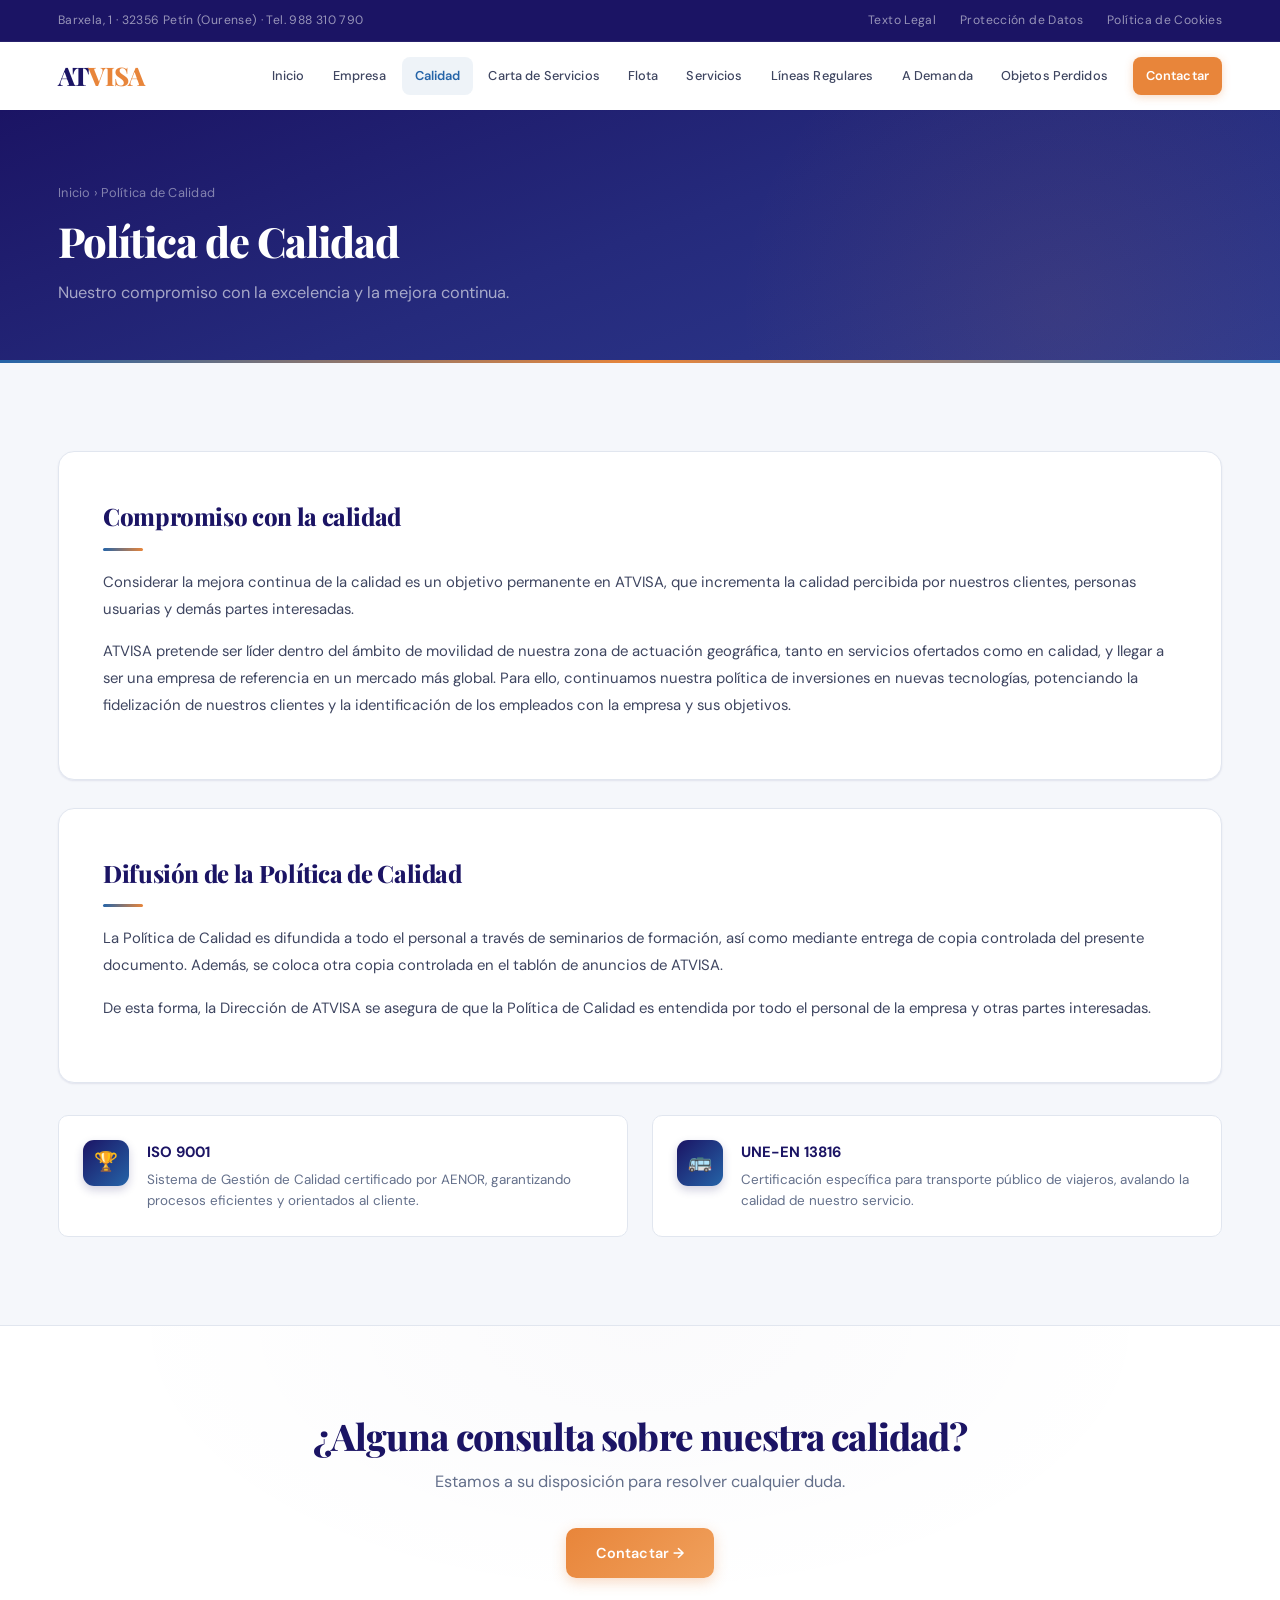
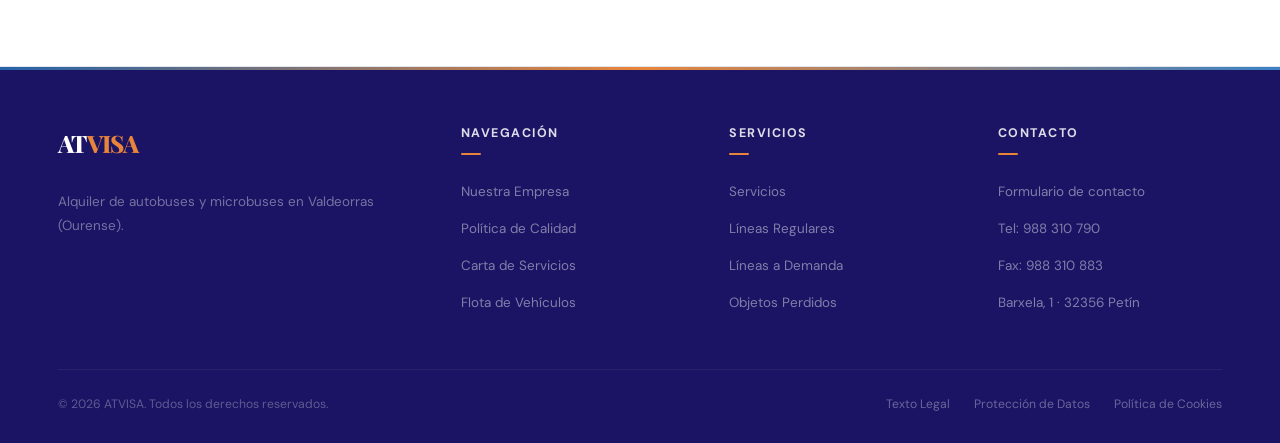
==== calidad.html @ 9abfb080 "Add files via upload" ====
<!DOCTYPE html>
<html lang="es">
<head>
  <meta charset="UTF-8">
  <meta name="viewport" content="width=device-width, initial-scale=1.0">
  <title>Política de Calidad | ATVISA</title>
  <meta name="description" content="Política de calidad de ATVISA. Certificados AENOR ISO 9001 y UNE 13816.">
  <link href="https://fonts.googleapis.com/css2?family=DM+Sans:ital,opsz,wght@0,9..40,300;0,9..40,500;0,9..40,700;1,9..40,400&family=Playfair+Display:wght@600;800&display=swap" rel="stylesheet">
  <link rel="stylesheet" href="css/styles.css">
</head>
<body>
  <div class="topbar"><div class="container"><span>Barxela, 1 · 32356 Petín (Ourense) · Tel. 988 310 790</span><div class="topbar-links"><a href="texto-legal.html">Texto Legal</a><a href="proteccion-de-datos.html">Protección de Datos</a><a href="politica-de-cookies.html">Política de Cookies</a></div></div></div>
  <header><div class="container"><a href="index.html" class="logo">AT<span>VISA</span></a><button class="hamburger" aria-label="Menú"><span></span><span></span><span></span></button><nav><a href="index.html">Inicio</a><a href="nuestra-empresa.html">Empresa</a><a href="calidad.html" class="active">Calidad</a><a href="carta-de-servicios.html">Carta de Servicios</a><a href="flota-de-vehiculos.html">Flota</a><a href="servicios.html">Servicios</a><a href="lineas-regulares.html">Líneas Regulares</a><a href="lineas-a-demanda.html">A Demanda</a><a href="objetos-perdidos.html">Objetos Perdidos</a><a href="contactar.html" class="nav-cta">Contactar</a></nav></div></header>

  <section class="page-hero">
    <div class="container">
      <div class="breadcrumb fade-up"><a href="index.html">Inicio</a> &rsaquo; Política de Calidad</div>
      <h1 class="fade-up delay-1">Política de Calidad</h1>
      <p class="fade-up delay-2">Nuestro compromiso con la excelencia y la mejora continua.</p>
    </div>
  </section>

  <section>
    <div class="container">
      <div class="content-block fade-up">
        <h2>Compromiso con la calidad</h2>
        <p>Considerar la mejora continua de la calidad es un objetivo permanente en ATVISA, que incrementa la calidad percibida por nuestros clientes, personas usuarias y demás partes interesadas.</p>
        <p>ATVISA pretende ser líder dentro del ámbito de movilidad de nuestra zona de actuación geográfica, tanto en servicios ofertados como en calidad, y llegar a ser una empresa de referencia en un mercado más global. Para ello, continuamos nuestra política de inversiones en nuevas tecnologías, potenciando la fidelización de nuestros clientes y la identificación de los empleados con la empresa y sus objetivos.</p>
      </div>

      <div class="content-block fade-up delay-1">
        <h2>Difusión de la Política de Calidad</h2>
        <p>La Política de Calidad es difundida a todo el personal a través de seminarios de formación, así como mediante entrega de copia controlada del presente documento. Además, se coloca otra copia controlada en el tablón de anuncios de ATVISA.</p>
        <p>De esta forma, la Dirección de ATVISA se asegura de que la Política de Calidad es entendida por todo el personal de la empresa y otras partes interesadas.</p>
      </div>

      <div class="grid-2 fade-up delay-2" style="margin-top: 32px;">
        <div class="info-box">
          <div class="info-box-icon">🏆</div>
          <div>
            <h4>ISO 9001</h4>
            <p>Sistema de Gestión de Calidad certificado por AENOR, garantizando procesos eficientes y orientados al cliente.</p>
          </div>
        </div>
        <div class="info-box">
          <div class="info-box-icon">🚌</div>
          <div>
            <h4>UNE-EN 13816</h4>
            <p>Certificación específica para transporte público de viajeros, avalando la calidad de nuestro servicio.</p>
          </div>
        </div>
      </div>
    </div>
  </section>

  <section class="cta-section">
    <div class="container">
      <h2 class="section-title">¿Alguna consulta sobre nuestra calidad?</h2>
      <p>Estamos a su disposición para resolver cualquier duda.</p>
      <a href="contactar.html" class="btn btn-primary">Contactar →</a>
    </div>
  </section>

  <footer><div class="container"><div class="footer-grid"><div class="footer-brand"><a href="index.html" class="logo">AT<span>VISA</span></a><p>Alquiler de autobuses y microbuses en Valdeorras (Ourense).</p></div><div><h4>Navegación</h4><ul><li><a href="nuestra-empresa.html">Nuestra Empresa</a></li><li><a href="calidad.html">Política de Calidad</a></li><li><a href="carta-de-servicios.html">Carta de Servicios</a></li><li><a href="flota-de-vehiculos.html">Flota de Vehículos</a></li></ul></div><div><h4>Servicios</h4><ul><li><a href="servicios.html">Servicios</a></li><li><a href="lineas-regulares.html">Líneas Regulares</a></li><li><a href="lineas-a-demanda.html">Líneas a Demanda</a></li><li><a href="objetos-perdidos.html">Objetos Perdidos</a></li></ul></div><div><h4>Contacto</h4><ul><li><a href="contactar.html">Formulario de contacto</a></li><li><a href="tel:988310790">Tel: 988 310 790</a></li><li><a>Fax: 988 310 883</a></li><li><a>Barxela, 1 · 32356 Petín</a></li></ul></div></div><div class="footer-bottom"><span>© 2026 ATVISA. Todos los derechos reservados.</span><div class="footer-legal"><a href="texto-legal.html">Texto Legal</a><a href="proteccion-de-datos.html">Protección de Datos</a><a href="politica-de-cookies.html">Política de Cookies</a></div></div></div></footer>
  <script src="js/main.js"></script>
</body>
</html>
---- css/styles.css ----
/* ═══════════════════════════════════════
   ATVISA — Global Stylesheet
   Brand Colors from Logo
   ═══════════════════════════════════════ */

*, *::before, *::after { margin: 0; padding: 0; box-sizing: border-box; }

:root {
  /* Logo colors */
  --navy: #1B1464;
  --navy-light: #252A7C;
  --navy-mid: #2E3A8E;
  --blue: #2564A8;
  --blue-light: #3B82C4;
  --sunset: #E8853A;
  --sunset-light: #F0A05C;
  --sunset-soft: #F5B97E;
  --cream: #F5F7FB;
  --white: #FFFFFF;
  --gray-50: #F8FAFC;
  --gray-100: #F1F4F9;
  --gray-200: #E1E6EF;
  --gray-300: #C8D0DC;
  --gray-500: #64708B;
  --gray-700: #3E4560;
  --shadow-sm: 0 1px 3px rgba(27,20,100,0.04), 0 1px 2px rgba(27,20,100,0.06);
  --shadow: 0 4px 6px -1px rgba(27,20,100,0.06), 0 10px 20px -2px rgba(27,20,100,0.04);
  --shadow-lg: 0 10px 25px -3px rgba(27,20,100,0.08), 0 20px 40px -4px rgba(27,20,100,0.05);
  --radius: 10px;
  --radius-lg: 16px;
  --transition: 0.3s cubic-bezier(0.4, 0, 0.2, 1);
}

html { scroll-behavior: smooth; }

body {
  font-family: 'DM Sans', sans-serif;
  color: var(--navy);
  background: var(--cream);
  line-height: 1.7;
  overflow-x: hidden;
  -webkit-font-smoothing: antialiased;
  -moz-osx-font-smoothing: grayscale;
}

a { color: inherit; }
img { max-width: 100%; height: auto; display: block; }

.container {
  max-width: 1220px;
  margin: 0 auto;
  padding: 0 28px;
}

/* ─── TOPBAR ─── */
.topbar {
  background: var(--navy);
  color: rgba(255,255,255,0.55);
  font-size: 0.76rem;
  padding: 10px 0;
  letter-spacing: 0.03em;
  border-bottom: 1px solid rgba(255,255,255,0.06);
}
.topbar .container {
  display: flex;
  justify-content: space-between;
  align-items: center;
  flex-wrap: wrap;
  gap: 8px;
}
.topbar a {
  color: rgba(255,255,255,0.55);
  text-decoration: none;
  transition: color var(--transition);
}
.topbar a:hover { color: var(--sunset-light); }
.topbar-links { display: flex; gap: 24px; }

/* ─── HEADER ─── */
header {
  background: rgba(255,255,255,0.95);
  backdrop-filter: blur(20px);
  -webkit-backdrop-filter: blur(20px);
  position: sticky;
  top: 0;
  z-index: 100;
  box-shadow: 0 1px 0 rgba(27,20,100,0.06);
  transition: box-shadow var(--transition);
}
header .container {
  display: flex;
  align-items: center;
  justify-content: space-between;
  padding-top: 0;
  padding-bottom: 0;
  min-height: 68px;
}
.logo {
  font-family: 'Playfair Display', serif;
  font-weight: 800;
  font-size: 1.6rem;
  color: var(--navy);
  text-decoration: none;
  letter-spacing: -0.03em;
}
.logo span { color: var(--sunset); }

/* ─── NAV ─── */
nav { display: flex; align-items: center; gap: 2px; }
nav a {
  color: var(--gray-700);
  text-decoration: none;
  font-size: 0.8rem;
  font-weight: 500;
  padding: 8px 13px;
  border-radius: 8px;
  transition: all var(--transition);
  letter-spacing: 0.01em;
  white-space: nowrap;
}
nav a:hover {
  color: var(--blue);
  background: rgba(37,100,168,0.06);
}
nav a.active {
  color: var(--blue);
  background: rgba(37,100,168,0.08);
  font-weight: 600;
}
.nav-cta {
  background: var(--sunset) !important;
  color: var(--white) !important;
  font-weight: 600 !important;
  margin-left: 10px;
  box-shadow: 0 2px 8px rgba(232,133,58,0.3);
}
.nav-cta:hover {
  background: var(--sunset-light) !important;
  transform: translateY(-1px);
  box-shadow: 0 4px 16px rgba(232,133,58,0.35) !important;
}

/* ─── HAMBURGER ─── */
.hamburger {
  display: none;
  flex-direction: column;
  gap: 5px;
  background: none;
  border: none;
  cursor: pointer;
  padding: 8px;
}
.hamburger span {
  width: 24px; height: 2.5px;
  background: var(--navy);
  border-radius: 2px;
  transition: var(--transition);
}

/* ─── BUTTONS ─── */
.btn {
  display: inline-flex;
  align-items: center;
  gap: 8px;
  padding: 13px 30px;
  border-radius: 10px;
  font-size: 0.9rem;
  font-weight: 600;
  text-decoration: none;
  transition: all var(--transition);
  cursor: pointer;
  border: none;
  letter-spacing: 0.01em;
  font-family: 'DM Sans', sans-serif;
  position: relative;
  overflow: hidden;
}
.btn-primary {
  background: linear-gradient(135deg, var(--sunset), var(--sunset-light));
  color: var(--white);
  box-shadow: 0 4px 14px rgba(232,133,58,0.3);
}
.btn-primary:hover {
  transform: translateY(-2px);
  box-shadow: 0 8px 24px rgba(232,133,58,0.4);
  filter: brightness(1.05);
}
.btn-outline {
  background: rgba(255,255,255,0.08);
  color: var(--white);
  border: 1.5px solid rgba(255,255,255,0.25);
  backdrop-filter: blur(8px);
}
.btn-outline:hover {
  border-color: rgba(255,255,255,0.5);
  background: rgba(255,255,255,0.12);
  transform: translateY(-2px);
}
.btn-outline-dark {
  background: transparent;
  color: var(--navy);
  border: 1.5px solid var(--gray-300);
}
.btn-outline-dark:hover {
  border-color: var(--blue);
  color: var(--blue);
  background: rgba(37,100,168,0.04);
  transform: translateY(-2px);
}

/* ─── PAGE HERO ─── */
.page-hero {
  background: linear-gradient(160deg, var(--navy) 0%, var(--navy-light) 50%, var(--navy-mid) 100%);
  color: var(--white);
  padding: 72px 0 56px;
  position: relative;
  overflow: hidden;
}
.page-hero::before {
  content: '';
  position: absolute;
  top: -60%; right: -10%;
  width: 700px; height: 700px;
  background: radial-gradient(circle, rgba(232,133,58,0.08) 0%, transparent 65%);
  border-radius: 50%;
}
.page-hero::after {
  content: '';
  position: absolute;
  bottom: 0; left: 0; right: 0;
  height: 3px;
  background: linear-gradient(90deg, var(--blue), var(--sunset), var(--blue-light));
}
.page-hero .breadcrumb {
  font-size: 0.8rem;
  color: rgba(255,255,255,0.45);
  margin-bottom: 14px;
  letter-spacing: 0.02em;
}
.page-hero .breadcrumb a {
  color: rgba(255,255,255,0.45);
  text-decoration: none;
  transition: color var(--transition);
}
.page-hero .breadcrumb a:hover { color: var(--sunset-light); }
.page-hero h1 {
  font-family: 'Playfair Display', serif;
  font-size: 2.6rem;
  font-weight: 800;
  line-height: 1.15;
  letter-spacing: -0.025em;
}
.page-hero p {
  font-size: 1.02rem;
  color: rgba(255,255,255,0.6);
  max-width: 560px;
  margin-top: 14px;
  line-height: 1.7;
}

/* ─── SECTIONS ─── */
section { padding: 88px 0; }

.section-label {
  display: inline-flex;
  align-items: center;
  gap: 8px;
  font-size: 0.72rem;
  font-weight: 700;
  text-transform: uppercase;
  letter-spacing: 0.14em;
  color: var(--blue);
  margin-bottom: 14px;
  padding: 5px 14px;
  background: rgba(37,100,168,0.06);
  border-radius: 6px;
  border: 1px solid rgba(37,100,168,0.1);
}
.section-title {
  font-family: 'Playfair Display', serif;
  font-size: 2.3rem;
  font-weight: 800;
  line-height: 1.2;
  margin-bottom: 14px;
  letter-spacing: -0.025em;
  color: var(--navy);
}
.section-subtitle {
  font-size: 1.02rem;
  color: var(--gray-500);
  max-width: 540px;
  line-height: 1.75;
}

/* ─── CARD ─── */
.card {
  background: var(--white);
  border-radius: var(--radius-lg);
  padding: 34px 30px;
  transition: all var(--transition);
  border: 1px solid var(--gray-200);
  position: relative;
  overflow: hidden;
}
.card::before {
  content: '';
  position: absolute;
  top: 0; left: 0;
  width: 100%; height: 3px;
  background: linear-gradient(90deg, var(--blue), var(--sunset));
  opacity: 0;
  transition: opacity var(--transition);
}
.card:hover {
  transform: translateY(-4px);
  box-shadow: var(--shadow-lg);
  border-color: rgba(37,100,168,0.12);
}
.card:hover::before { opacity: 1; }
.card-icon {
  width: 52px; height: 52px;
  background: linear-gradient(135deg, rgba(27,20,100,0.06), rgba(37,100,168,0.06));
  border-radius: 12px;
  display: flex; align-items: center; justify-content: center;
  font-size: 1.4rem;
  margin-bottom: 18px;
  transition: all var(--transition);
  border: 1px solid rgba(37,100,168,0.08);
}
.card:hover .card-icon {
  background: linear-gradient(135deg, var(--navy), var(--blue));
  border-color: transparent;
  transform: scale(1.05);
}
.card h3 {
  font-weight: 700;
  font-size: 1.05rem;
  margin-bottom: 8px;
  color: var(--navy);
}
.card p {
  font-size: 0.87rem;
  color: var(--gray-500);
  line-height: 1.7;
}
.card-link {
  display: inline-flex;
  align-items: center;
  gap: 6px;
  margin-top: 18px;
  color: var(--sunset);
  text-decoration: none;
  font-weight: 600;
  font-size: 0.84rem;
  transition: all var(--transition);
}
.card-link:hover { gap: 10px; color: var(--sunset-light); }
.card:hover .card-link { gap: 10px; }

/* ─── CONTENT BLOCKS ─── */
.content-block {
  background: var(--white);
  border-radius: var(--radius-lg);
  padding: 44px;
  margin-bottom: 28px;
  box-shadow: var(--shadow-sm);
  border: 1px solid var(--gray-200);
  transition: box-shadow var(--transition);
}
.content-block:hover { box-shadow: var(--shadow); }
.content-block h2 {
  font-family: 'Playfair Display', serif;
  font-size: 1.5rem;
  font-weight: 800;
  margin-bottom: 18px;
  letter-spacing: -0.015em;
  color: var(--navy);
  position: relative;
  padding-bottom: 14px;
}
.content-block h2::after {
  content: '';
  position: absolute;
  bottom: 0; left: 0;
  width: 40px; height: 3px;
  background: linear-gradient(90deg, var(--blue), var(--sunset));
  border-radius: 3px;
}
.content-block h3 {
  font-size: 1.1rem;
  font-weight: 700;
  margin: 28px 0 12px;
  color: var(--navy);
}
.content-block p {
  font-size: 0.93rem;
  color: var(--gray-700);
  margin-bottom: 16px;
  line-height: 1.8;
}
.content-block ul {
  list-style: none;
  margin: 18px 0;
}
.content-block ul li {
  position: relative;
  padding-left: 26px;
  margin-bottom: 14px;
  font-size: 0.91rem;
  color: var(--gray-700);
  line-height: 1.7;
}
.content-block ul li::before {
  content: '';
  position: absolute;
  left: 0; top: 9px;
  width: 8px; height: 8px;
  background: linear-gradient(135deg, var(--blue), var(--sunset));
  border-radius: 50%;
}

/* ─── GRID LAYOUTS ─── */
.grid-2 {
  display: grid;
  grid-template-columns: repeat(2, 1fr);
  gap: 24px;
}
.grid-3 {
  display: grid;
  grid-template-columns: repeat(3, 1fr);
  gap: 24px;
}

/* ─── IMAGE PLACEHOLDER ─── */
.img-placeholder {
  width: 100%;
  aspect-ratio: 16/9;
  background: linear-gradient(160deg, var(--navy) 0%, var(--navy-mid) 100%);
  border-radius: var(--radius-lg);
  display: flex;
  align-items: center;
  justify-content: center;
  font-size: 3rem;
  color: rgba(255,255,255,0.2);
  position: relative;
  overflow: hidden;
}
.img-placeholder::before {
  content: '';
  position: absolute;
  inset: 0;
  background:
    radial-gradient(ellipse at 20% 80%, rgba(37,100,168,0.2) 0%, transparent 50%),
    radial-gradient(ellipse at 80% 20%, rgba(232,133,58,0.12) 0%, transparent 50%);
}
.img-placeholder::after {
  content: '';
  position: absolute;
  inset: 0;
  background: linear-gradient(135deg, transparent 40%, rgba(232,133,58,0.06));
}

/* ─── CERTIFICATIONS BAR ─── */
.cert-bar {
  background: linear-gradient(160deg, var(--navy) 0%, var(--navy-light) 100%);
  color: var(--white);
  text-align: center;
  padding: 72px 0;
  position: relative;
  overflow: hidden;
}
.cert-bar::before {
  content: '';
  position: absolute;
  top: 0; left: 0; right: 0;
  height: 3px;
  background: linear-gradient(90deg, var(--blue), var(--sunset), var(--blue-light));
}
.cert-bar .section-label {
  background: rgba(37,100,168,0.15);
  border-color: rgba(59,130,196,0.2);
  color: var(--blue-light);
}
.cert-bar .section-subtitle {
  color: rgba(255,255,255,0.45);
  margin: 0 auto;
}
.cert-grid {
  display: flex;
  justify-content: center;
  gap: 56px;
  margin-top: 40px;
  flex-wrap: wrap;
}
.cert-item {
  display: flex;
  flex-direction: column;
  align-items: center;
  gap: 14px;
}
.cert-badge {
  width: 88px; height: 88px;
  background: rgba(255,255,255,0.04);
  border: 2px solid rgba(232,133,58,0.35);
  border-radius: 50%;
  display: flex; align-items: center; justify-content: center;
  font-size: 0.78rem;
  font-weight: 700;
  color: var(--sunset-light);
  letter-spacing: 0.02em;
  text-align: center;
  line-height: 1.3;
  transition: all var(--transition);
}
.cert-badge:hover {
  border-color: var(--sunset);
  background: rgba(232,133,58,0.08);
  transform: scale(1.05);
}
.cert-item span {
  font-size: 0.78rem;
  color: rgba(255,255,255,0.45);
  letter-spacing: 0.02em;
}

/* ─── CTA SECTION ─── */
.cta-section {
  background: var(--white);
  text-align: center;
  padding: 88px 0;
  position: relative;
  border-top: 1px solid var(--gray-200);
  border-bottom: 1px solid var(--gray-200);
}
.cta-section::before {
  content: '';
  position: absolute;
  inset: 0;
  background: radial-gradient(ellipse at 50% 0%, rgba(27,20,100,0.02), transparent 60%);
  pointer-events: none;
}
.cta-section .section-title { margin-bottom: 10px; }
.cta-section > .container > p {
  color: var(--gray-500);
  font-size: 1.02rem;
  margin-bottom: 32px;
}
.cta-contact {
  display: flex;
  justify-content: center;
  gap: 36px;
  margin-top: 36px;
  flex-wrap: wrap;
}
.cta-contact-item {
  display: flex;
  align-items: center;
  gap: 14px;
  font-size: 0.93rem;
  text-align: left;
}
.cta-contact-item .icon-circle {
  width: 48px; height: 48px;
  background: linear-gradient(135deg, rgba(27,20,100,0.05), rgba(37,100,168,0.05));
  border: 1px solid rgba(37,100,168,0.1);
  border-radius: 12px;
  display: flex; align-items: center; justify-content: center;
  font-size: 1.15rem;
  transition: all var(--transition);
}
.cta-contact-item:hover .icon-circle {
  background: linear-gradient(135deg, var(--navy), var(--blue));
  border-color: transparent;
  transform: scale(1.05);
}
.cta-contact-item strong { display: block; font-size: 1rem; color: var(--navy); }
.cta-contact-item span { font-size: 0.78rem; color: var(--gray-500); }

/* ─── FOOTER ─── */
footer {
  background: var(--navy);
  color: rgba(255,255,255,0.5);
  padding: 56px 0 28px;
  position: relative;
}
footer::before {
  content: '';
  position: absolute;
  top: 0; left: 0; right: 0;
  height: 3px;
  background: linear-gradient(90deg, var(--blue), var(--sunset), var(--blue-light));
}
.footer-grid {
  display: grid;
  grid-template-columns: 1.6fr 1fr 1fr 1fr;
  gap: 44px;
  margin-bottom: 44px;
}
.footer-brand .logo {
  color: var(--white);
  font-size: 1.5rem;
  margin-bottom: 12px;
  display: inline-block;
}
.footer-brand p {
  font-size: 0.84rem;
  line-height: 1.75;
  margin-top: 14px;
  color: rgba(255,255,255,0.4);
}
footer h4 {
  color: rgba(255,255,255,0.85);
  font-size: 0.78rem;
  text-transform: uppercase;
  letter-spacing: 0.12em;
  margin-bottom: 22px;
  position: relative;
  padding-bottom: 10px;
}
footer h4::after {
  content: '';
  position: absolute;
  bottom: 0; left: 0;
  width: 20px; height: 2px;
  background: var(--sunset);
  border-radius: 2px;
}
footer ul { list-style: none; }
footer ul li { margin-bottom: 10px; }
footer ul a {
  color: rgba(255,255,255,0.45);
  text-decoration: none;
  font-size: 0.84rem;
  transition: all var(--transition);
  display: inline-block;
}
footer ul a:hover {
  color: var(--sunset-light);
  transform: translateX(3px);
}
.footer-bottom {
  border-top: 1px solid rgba(255,255,255,0.06);
  padding-top: 24px;
  display: flex;
  justify-content: space-between;
  align-items: center;
  font-size: 0.76rem;
  flex-wrap: wrap;
  gap: 12px;
  color: rgba(255,255,255,0.3);
}
.footer-legal { display: flex; gap: 24px; }
.footer-legal a {
  color: rgba(255,255,255,0.35);
  text-decoration: none;
  transition: color var(--transition);
}
.footer-legal a:hover { color: var(--sunset-light); }

/* ─── FORM STYLES ─── */
.form-group { margin-bottom: 22px; }
.form-group label {
  display: block;
  font-size: 0.83rem;
  font-weight: 600;
  margin-bottom: 7px;
  color: var(--navy);
  letter-spacing: 0.01em;
}
.form-group input,
.form-group textarea,
.form-group select {
  width: 100%;
  padding: 13px 16px;
  border: 1.5px solid var(--gray-200);
  border-radius: 10px;
  font-family: 'DM Sans', sans-serif;
  font-size: 0.9rem;
  color: var(--navy);
  background: var(--white);
  transition: all var(--transition);
  outline: none;
}
.form-group input:focus,
.form-group textarea:focus,
.form-group select:focus {
  border-color: var(--blue);
  box-shadow: 0 0 0 3px rgba(37,100,168,0.08);
  background: var(--white);
}
.form-group input::placeholder,
.form-group textarea::placeholder { color: var(--gray-300); }
.form-group textarea { resize: vertical; min-height: 140px; }
.form-group select {
  appearance: none;
  background-image: url("data:image/svg+xml,%3Csvg xmlns='http://www.w3.org/2000/svg' width='12' height='12' viewBox='0 0 12 12'%3E%3Cpath fill='%2364708B' d='M6 8L1 3h10z'/%3E%3C/svg%3E");
  background-repeat: no-repeat;
  background-position: right 16px center;
  padding-right: 40px;
}

/* ─── INFO BOX ─── */
.info-box {
  background: var(--white);
  border: 1px solid var(--gray-200);
  border-radius: var(--radius);
  padding: 24px;
  display: flex;
  align-items: flex-start;
  gap: 18px;
  transition: all var(--transition);
}
.info-box:hover {
  border-color: rgba(37,100,168,0.15);
  box-shadow: var(--shadow);
}
.info-box-icon {
  width: 46px; height: 46px;
  background: linear-gradient(135deg, var(--navy), var(--blue));
  border-radius: 11px;
  display: flex; align-items: center; justify-content: center;
  font-size: 1.2rem;
  flex-shrink: 0;
  box-shadow: 0 4px 10px rgba(27,20,100,0.2);
}
.info-box h4 { font-weight: 700; font-size: 0.93rem; margin-bottom: 4px; color: var(--navy); }
.info-box p { font-size: 0.84rem; color: var(--gray-500); margin: 0; line-height: 1.6; }

/* ─── TABLE ─── */
.data-table {
  width: 100%;
  border-collapse: separate;
  border-spacing: 0;
  margin: 24px 0;
  border-radius: var(--radius);
  overflow: hidden;
  border: 1px solid var(--gray-200);
}
.data-table th {
  background: var(--navy);
  color: var(--white);
  padding: 14px 20px;
  text-align: left;
  font-size: 0.78rem;
  font-weight: 600;
  text-transform: uppercase;
  letter-spacing: 0.08em;
}
.data-table th:first-child { border-radius: 0; }
.data-table th:last-child { border-radius: 0; }
.data-table td {
  padding: 14px 20px;
  font-size: 0.88rem;
  border-bottom: 1px solid var(--gray-100);
  color: var(--gray-700);
}
.data-table tr:last-child td { border-bottom: none; }
.data-table tr:hover td { background: rgba(37,100,168,0.02); }
.data-table tr:nth-child(even) td { background: var(--gray-50); }
.data-table tr:nth-child(even):hover td { background: rgba(37,100,168,0.04); }

/* ─── ANIMATIONS ─── */
.fade-up {
  opacity: 0;
  transform: translateY(24px);
  animation: fadeUp 0.6s ease forwards;
}
@keyframes fadeUp {
  to { opacity: 1; transform: translateY(0); }
}
.delay-1 { animation-delay: 0.08s; }
.delay-2 { animation-delay: 0.16s; }
.delay-3 { animation-delay: 0.24s; }
.delay-4 { animation-delay: 0.32s; }
.delay-5 { animation-delay: 0.4s; }

/* ─── RESPONSIVE ─── */
@media (max-width: 1024px) {
  .grid-3 { grid-template-columns: repeat(2, 1fr); }
  .grid-2 { grid-template-columns: 1fr; }
  .footer-grid { grid-template-columns: 1fr 1fr; gap: 32px; }
  .page-hero h1 { font-size: 2.1rem; }
  .content-block { padding: 32px; }
  .container { padding: 0 20px; }
}

@media (max-width: 768px) {
  .hamburger { display: flex; }
  nav {
    display: none;
    position: absolute;
    top: 68px; left: 0; right: 0;
    background: var(--white);
    flex-direction: column;
    padding: 16px;
    box-shadow: var(--shadow-lg);
    gap: 2px;
    border-top: 1px solid var(--gray-200);
  }
  nav.open { display: flex; }
  nav a { width: 100%; padding: 12px 16px; border-radius: 8px; }
  .page-hero { padding: 48px 0 36px; }
  .page-hero h1 { font-size: 1.7rem; }
  section { padding: 60px 0; }
  .section-title { font-size: 1.7rem; }
  .grid-3, .grid-2 { grid-template-columns: 1fr; }
  .footer-grid { grid-template-columns: 1fr; gap: 28px; }
  .footer-bottom { flex-direction: column; text-align: center; }
  .cta-contact { flex-direction: column; align-items: center; }
  .content-block { padding: 24px; margin-bottom: 20px; }
  .info-box { flex-direction: column; }
  .topbar-links { display: none; }
  .cert-bar { padding: 56px 0; }
  .cta-section { padding: 60px 0; }
  .card { padding: 28px 24px; }
}

@media (max-width: 480px) {
  .page-hero h1 { font-size: 1.5rem; }
  .section-title { font-size: 1.5rem; }
  .content-block { padding: 20px; }
  .content-block h2 { font-size: 1.3rem; }
  .btn { padding: 12px 24px; font-size: 0.85rem; }
}
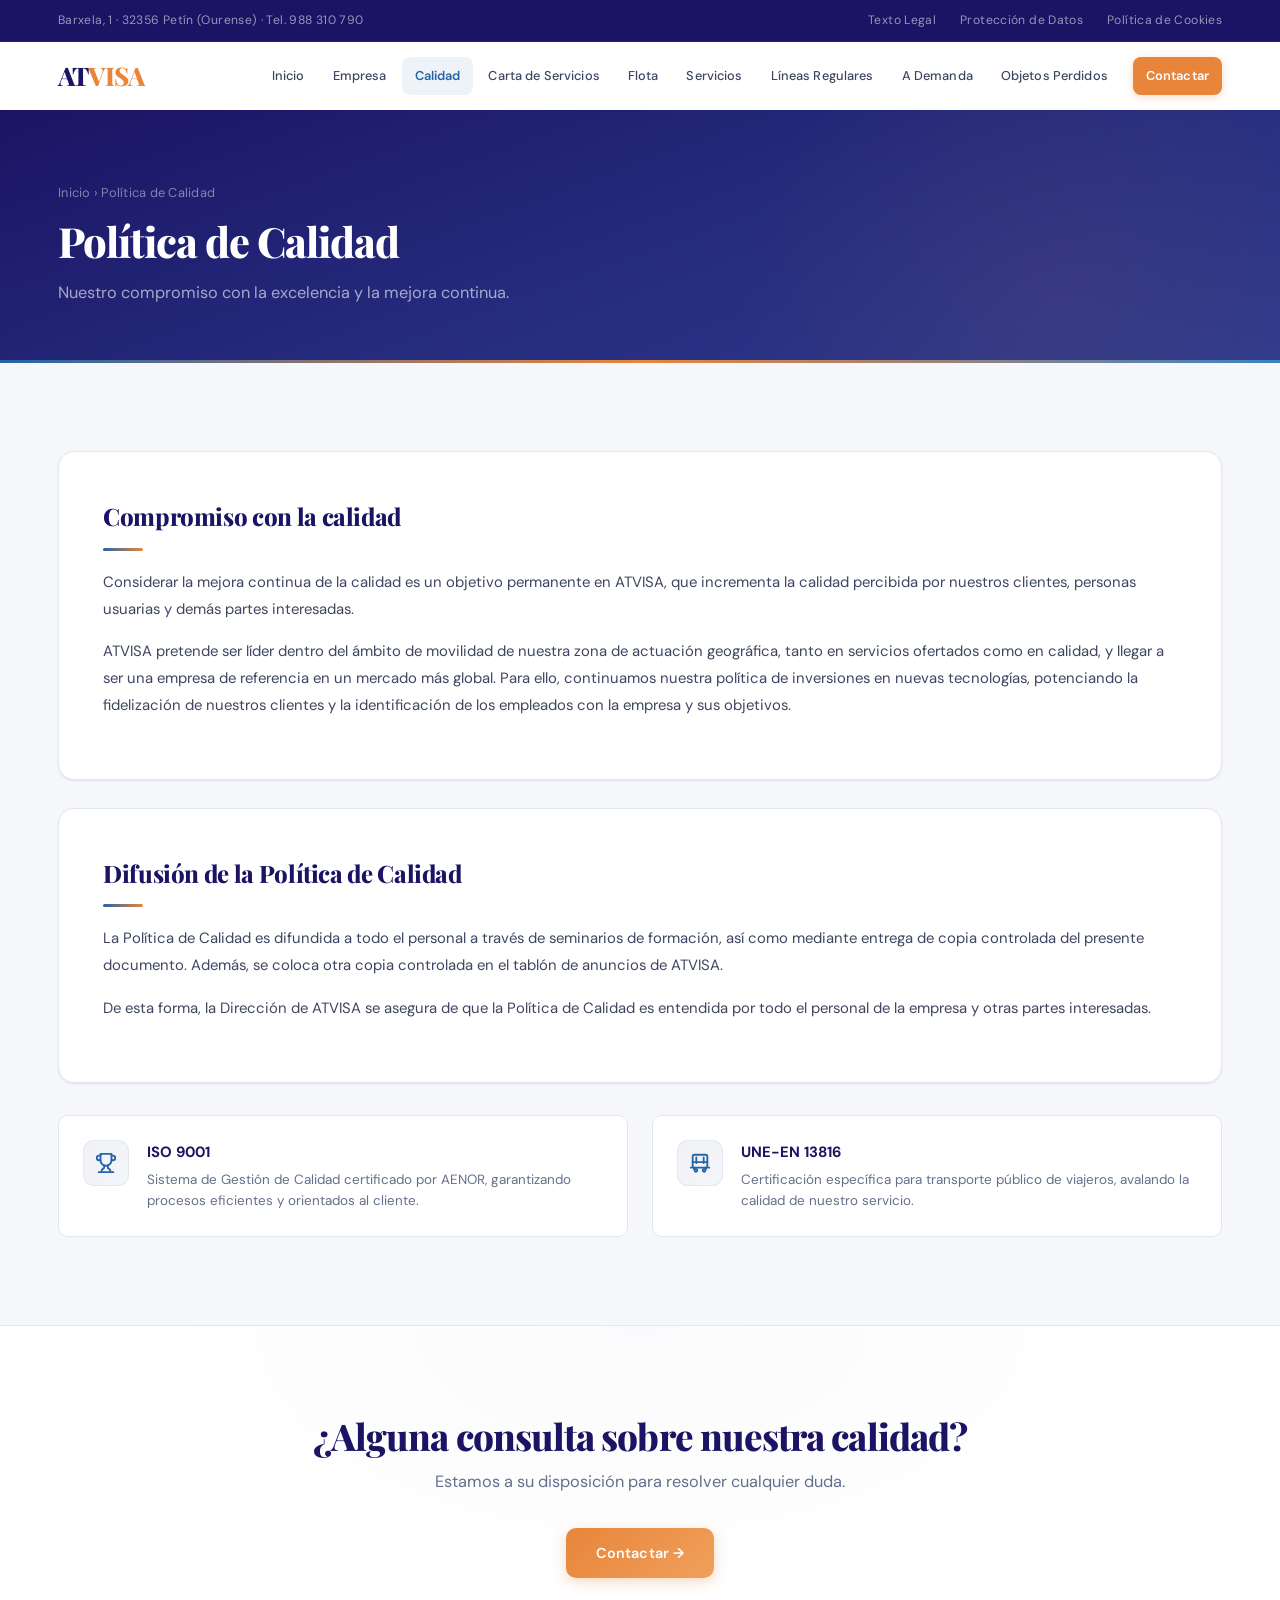
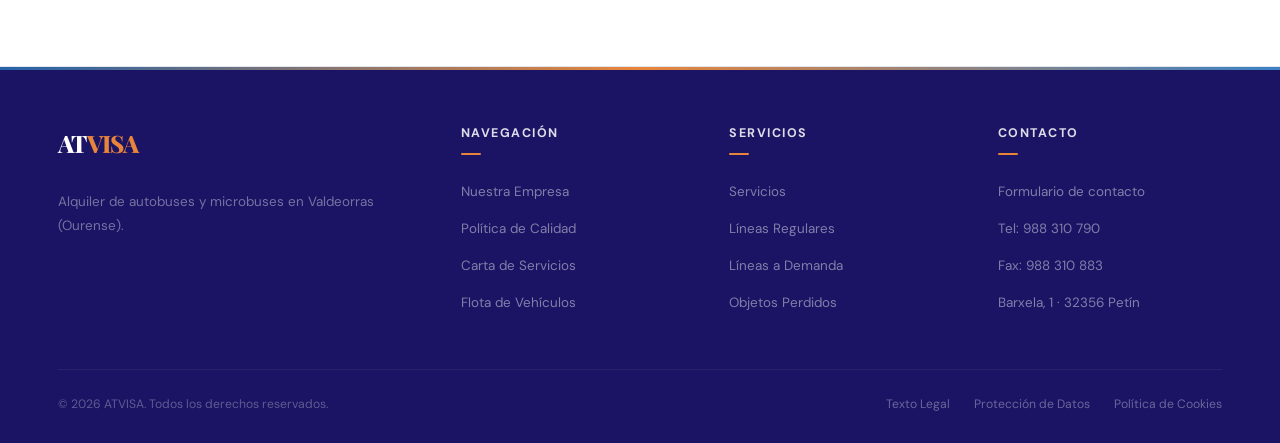
==== commit e451502b: "Add files via upload" ====
--- a/calidad.html
+++ b/calidad.html
@@ -36,14 +36,14 @@
 
       <div class="grid-2 fade-up delay-2" style="margin-top: 32px;">
         <div class="info-box">
-          <div class="info-box-icon">🏆</div>
+          <div class="info-box-icon"><svg xmlns="http://www.w3.org/2000/svg" width="24" height="24" viewBox="0 0 24 24" fill="none" stroke="currentColor" stroke-width="2" stroke-linecap="round" stroke-linejoin="round"><path d="M6 9H4.5a2.5 2.5 0 0 1 0-5H6"/><path d="M18 9h1.5a2.5 2.5 0 0 0 0-5H18"/><path d="M4 22h16"/><path d="M10 14.66V17c0 .55-.47.98-.97 1.21C7.85 18.75 7 20.24 7 22"/><path d="M14 14.66V17c0 .55.47.98.97 1.21C16.15 18.75 17 20.24 17 22"/><path d="M18 2H6v7a6 6 0 0 0 12 0V2Z"/></svg></div>
           <div>
             <h4>ISO 9001</h4>
             <p>Sistema de Gestión de Calidad certificado por AENOR, garantizando procesos eficientes y orientados al cliente.</p>
           </div>
         </div>
         <div class="info-box">
-          <div class="info-box-icon">🚌</div>
+          <div class="info-box-icon"><svg xmlns="http://www.w3.org/2000/svg" width="24" height="24" viewBox="0 0 24 24" fill="none" stroke="currentColor" stroke-width="2" stroke-linecap="round" stroke-linejoin="round"><path d="M8 6v6"/><path d="M16 6v6"/><rect x="4" y="3" width="16" height="14" rx="2"/><path d="M4 11h16"/><path d="M2 17h2"/><path d="M20 17h2"/><circle cx="7.5" cy="20" r="1.5"/><circle cx="16.5" cy="20" r="1.5"/><path d="M5.5 17v1.5"/><path d="M18.5 17v1.5"/></svg></div>
           <div>
             <h4>UNE-EN 13816</h4>
             <p>Certificación específica para transporte público de viajeros, avalando la calidad de nuestro servicio.</p>
--- a/css/styles.css
+++ b/css/styles.css
@@ -31,7 +31,7 @@
   --transition: 0.3s cubic-bezier(0.4, 0, 0.2, 1);
 }
 
-html { scroll-behavior: smooth; }
+html { scroll-behavior: smooth; overflow-x: hidden; }
 
 body {
   font-family: 'DM Sans', sans-serif;
@@ -39,6 +39,7 @@
   background: var(--cream);
   line-height: 1.7;
   overflow-x: hidden;
+  max-width: 100vw;
   -webkit-font-smoothing: antialiased;
   -moz-osx-font-smoothing: grayscale;
 }
@@ -326,11 +327,17 @@
   margin-bottom: 18px;
   transition: all var(--transition);
   border: 1px solid rgba(37,100,168,0.08);
+  color: var(--blue);
+}
+.card-icon svg {
+  width: 24px;
+  height: 24px;
 }
 .card:hover .card-icon {
   background: linear-gradient(135deg, var(--navy), var(--blue));
   border-color: transparent;
   transform: scale(1.05);
+  color: var(--white);
 }
 .card h3 {
   font-weight: 700;
@@ -365,9 +372,26 @@
   margin-bottom: 28px;
   box-shadow: var(--shadow-sm);
   border: 1px solid var(--gray-200);
-  transition: box-shadow var(--transition);
-}
-.content-block:hover { box-shadow: var(--shadow); }
+  transition: all var(--transition);
+  overflow: hidden;
+  min-width: 0;
+  position: relative;
+}
+.content-block::before {
+  content: '';
+  position: absolute;
+  top: 0; left: 0;
+  width: 100%; height: 3px;
+  background: linear-gradient(90deg, var(--blue), var(--sunset));
+  opacity: 0;
+  transition: opacity var(--transition);
+}
+.content-block:hover {
+  transform: translateY(-4px);
+  box-shadow: var(--shadow-lg);
+  border-color: rgba(37,100,168,0.12);
+}
+.content-block:hover::before { opacity: 1; }
 .content-block h2 {
   font-family: 'Playfair Display', serif;
   font-size: 1.5rem;
@@ -422,12 +446,12 @@
 /* ─── GRID LAYOUTS ─── */
 .grid-2 {
   display: grid;
-  grid-template-columns: repeat(2, 1fr);
+  grid-template-columns: repeat(2, minmax(0, 1fr));
   gap: 24px;
 }
 .grid-3 {
   display: grid;
-  grid-template-columns: repeat(3, 1fr);
+  grid-template-columns: repeat(3, minmax(0, 1fr));
   gap: 24px;
 }
 
@@ -514,8 +538,9 @@
 }
 .cert-badge:hover {
   border-color: var(--sunset);
-  background: rgba(232,133,58,0.08);
-  transform: scale(1.05);
+  background: rgba(232,133,58,0.12);
+  transform: scale(1.08);
+  box-shadow: 0 0 20px rgba(232,133,58,0.15);
 }
 .cert-item span {
   font-size: 0.78rem;
@@ -567,11 +592,19 @@
   display: flex; align-items: center; justify-content: center;
   font-size: 1.15rem;
   transition: all var(--transition);
+  color: var(--blue);
+}
+.cta-contact-item .icon-circle svg {
+  width: 22px;
+  height: 22px;
+  transition: inherit;
 }
 .cta-contact-item:hover .icon-circle {
   background: linear-gradient(135deg, var(--navy), var(--blue));
   border-color: transparent;
-  transform: scale(1.05);
+  transform: scale(1.08);
+  color: var(--white);
+  box-shadow: 0 4px 12px rgba(27,20,100,0.2);
 }
 .cta-contact-item strong { display: block; font-size: 1rem; color: var(--navy); }
 .cta-contact-item span { font-size: 0.78rem; color: var(--gray-500); }
@@ -671,6 +704,8 @@
 .form-group textarea,
 .form-group select {
   width: 100%;
+  max-width: 100%;
+  min-width: 0;
   padding: 13px 16px;
   border: 1.5px solid var(--gray-200);
   border-radius: 10px;
@@ -709,19 +744,47 @@
   align-items: flex-start;
   gap: 18px;
   transition: all var(--transition);
+  position: relative;
+  overflow: hidden;
+}
+.info-box::before {
+  content: '';
+  position: absolute;
+  top: 0; left: 0;
+  width: 3px; height: 100%;
+  background: linear-gradient(180deg, var(--blue), var(--sunset));
+  opacity: 0;
+  transition: opacity var(--transition);
 }
 .info-box:hover {
+  transform: translateY(-3px);
   border-color: rgba(37,100,168,0.15);
   box-shadow: var(--shadow);
 }
+.info-box:hover::before { opacity: 1; }
 .info-box-icon {
   width: 46px; height: 46px;
-  background: linear-gradient(135deg, var(--navy), var(--blue));
+  background: linear-gradient(135deg, rgba(27,20,100,0.06), rgba(37,100,168,0.06));
+  border: 1px solid rgba(37,100,168,0.08);
   border-radius: 11px;
   display: flex; align-items: center; justify-content: center;
   font-size: 1.2rem;
   flex-shrink: 0;
+  box-shadow: none;
+  color: var(--blue);
+  transition: all var(--transition);
+}
+.info-box-icon svg {
+  width: 22px;
+  height: 22px;
+  transition: inherit;
+}
+.info-box:hover .info-box-icon {
+  background: linear-gradient(135deg, var(--navy), var(--blue));
+  border-color: transparent;
+  color: var(--white);
   box-shadow: 0 4px 10px rgba(27,20,100,0.2);
+  transform: scale(1.05);
 }
 .info-box h4 { font-weight: 700; font-size: 0.93rem; margin-bottom: 4px; color: var(--navy); }
 .info-box p { font-size: 0.84rem; color: var(--gray-500); margin: 0; line-height: 1.6; }
@@ -753,6 +816,7 @@
   font-size: 0.88rem;
   border-bottom: 1px solid var(--gray-100);
   color: var(--gray-700);
+  transition: background var(--transition);
 }
 .data-table tr:last-child td { border-bottom: none; }
 .data-table tr:hover td { background: rgba(37,100,168,0.02); }
@@ -776,8 +840,7 @@
 
 /* ─── RESPONSIVE ─── */
 @media (max-width: 1024px) {
-  .grid-3 { grid-template-columns: repeat(2, 1fr); }
-  .grid-2 { grid-template-columns: 1fr; }
+  .grid-3 { grid-template-columns: repeat(2, minmax(0, 1fr)); }
   .footer-grid { grid-template-columns: 1fr 1fr; gap: 32px; }
   .page-hero h1 { font-size: 2.1rem; }
   .content-block { padding: 32px; }
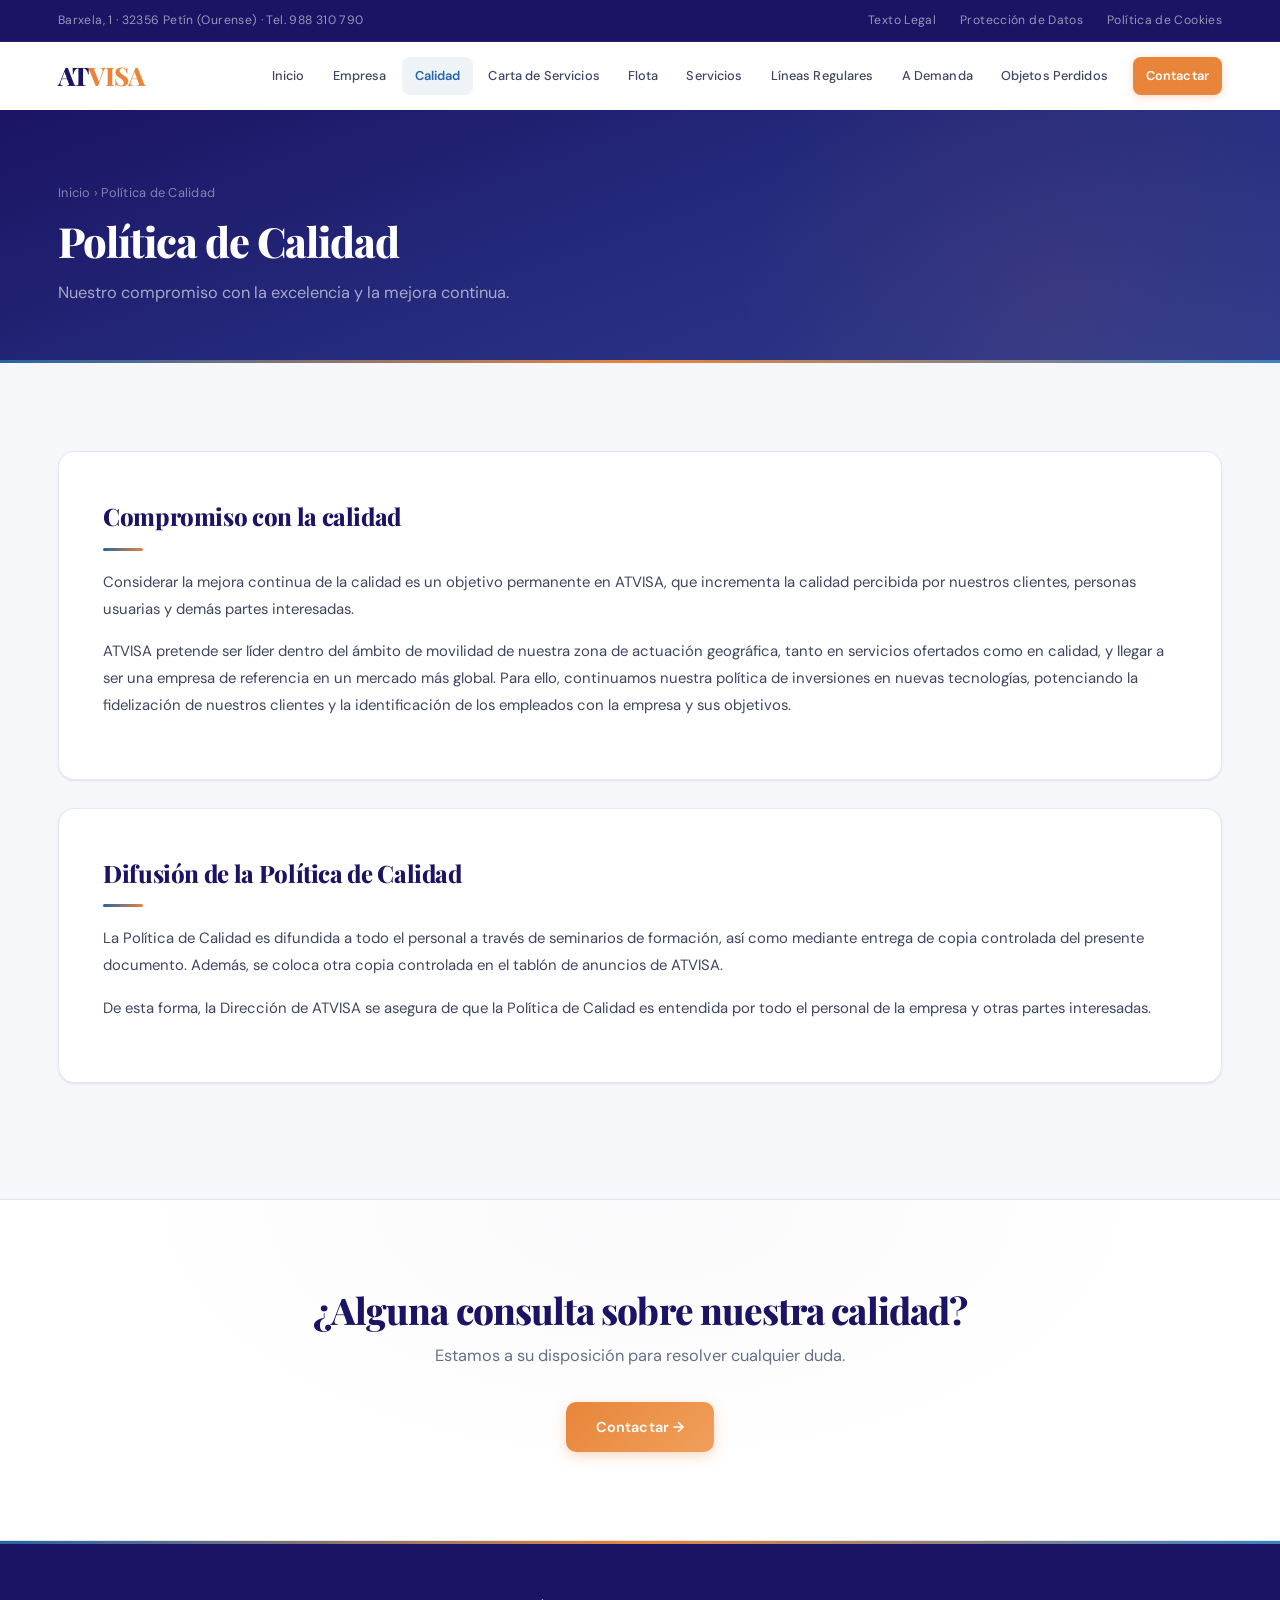
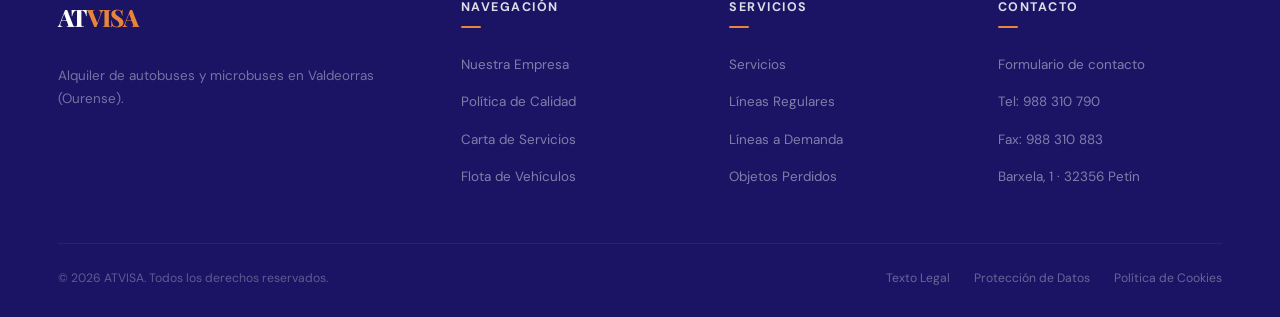
==== commit 4d8101a1: "Add files via upload" ====
--- a/calidad.html
+++ b/calidad.html
@@ -4,7 +4,7 @@
   <meta charset="UTF-8">
   <meta name="viewport" content="width=device-width, initial-scale=1.0">
   <title>Política de Calidad | ATVISA</title>
-  <meta name="description" content="Política de calidad de ATVISA. Certificados AENOR ISO 9001 y UNE 13816.">
+  <meta name="description" content="Política de calidad de ATVISA. Compromiso con la mejora continua y la excelencia en el servicio.">
   <link href="https://fonts.googleapis.com/css2?family=DM+Sans:ital,opsz,wght@0,9..40,300;0,9..40,500;0,9..40,700;1,9..40,400&family=Playfair+Display:wght@600;800&display=swap" rel="stylesheet">
   <link rel="stylesheet" href="css/styles.css">
 </head>
@@ -34,22 +34,6 @@
         <p>De esta forma, la Dirección de ATVISA se asegura de que la Política de Calidad es entendida por todo el personal de la empresa y otras partes interesadas.</p>
       </div>
 
-      <div class="grid-2 fade-up delay-2" style="margin-top: 32px;">
-        <div class="info-box">
-          <div class="info-box-icon"><svg xmlns="http://www.w3.org/2000/svg" width="24" height="24" viewBox="0 0 24 24" fill="none" stroke="currentColor" stroke-width="2" stroke-linecap="round" stroke-linejoin="round"><path d="M6 9H4.5a2.5 2.5 0 0 1 0-5H6"/><path d="M18 9h1.5a2.5 2.5 0 0 0 0-5H18"/><path d="M4 22h16"/><path d="M10 14.66V17c0 .55-.47.98-.97 1.21C7.85 18.75 7 20.24 7 22"/><path d="M14 14.66V17c0 .55.47.98.97 1.21C16.15 18.75 17 20.24 17 22"/><path d="M18 2H6v7a6 6 0 0 0 12 0V2Z"/></svg></div>
-          <div>
-            <h4>ISO 9001</h4>
-            <p>Sistema de Gestión de Calidad certificado por AENOR, garantizando procesos eficientes y orientados al cliente.</p>
-          </div>
-        </div>
-        <div class="info-box">
-          <div class="info-box-icon"><svg xmlns="http://www.w3.org/2000/svg" width="24" height="24" viewBox="0 0 24 24" fill="none" stroke="currentColor" stroke-width="2" stroke-linecap="round" stroke-linejoin="round"><path d="M8 6v6"/><path d="M16 6v6"/><rect x="4" y="3" width="16" height="14" rx="2"/><path d="M4 11h16"/><path d="M2 17h2"/><path d="M20 17h2"/><circle cx="7.5" cy="20" r="1.5"/><circle cx="16.5" cy="20" r="1.5"/><path d="M5.5 17v1.5"/><path d="M18.5 17v1.5"/></svg></div>
-          <div>
-            <h4>UNE-EN 13816</h4>
-            <p>Certificación específica para transporte público de viajeros, avalando la calidad de nuestro servicio.</p>
-          </div>
-        </div>
-      </div>
     </div>
   </section>
 
